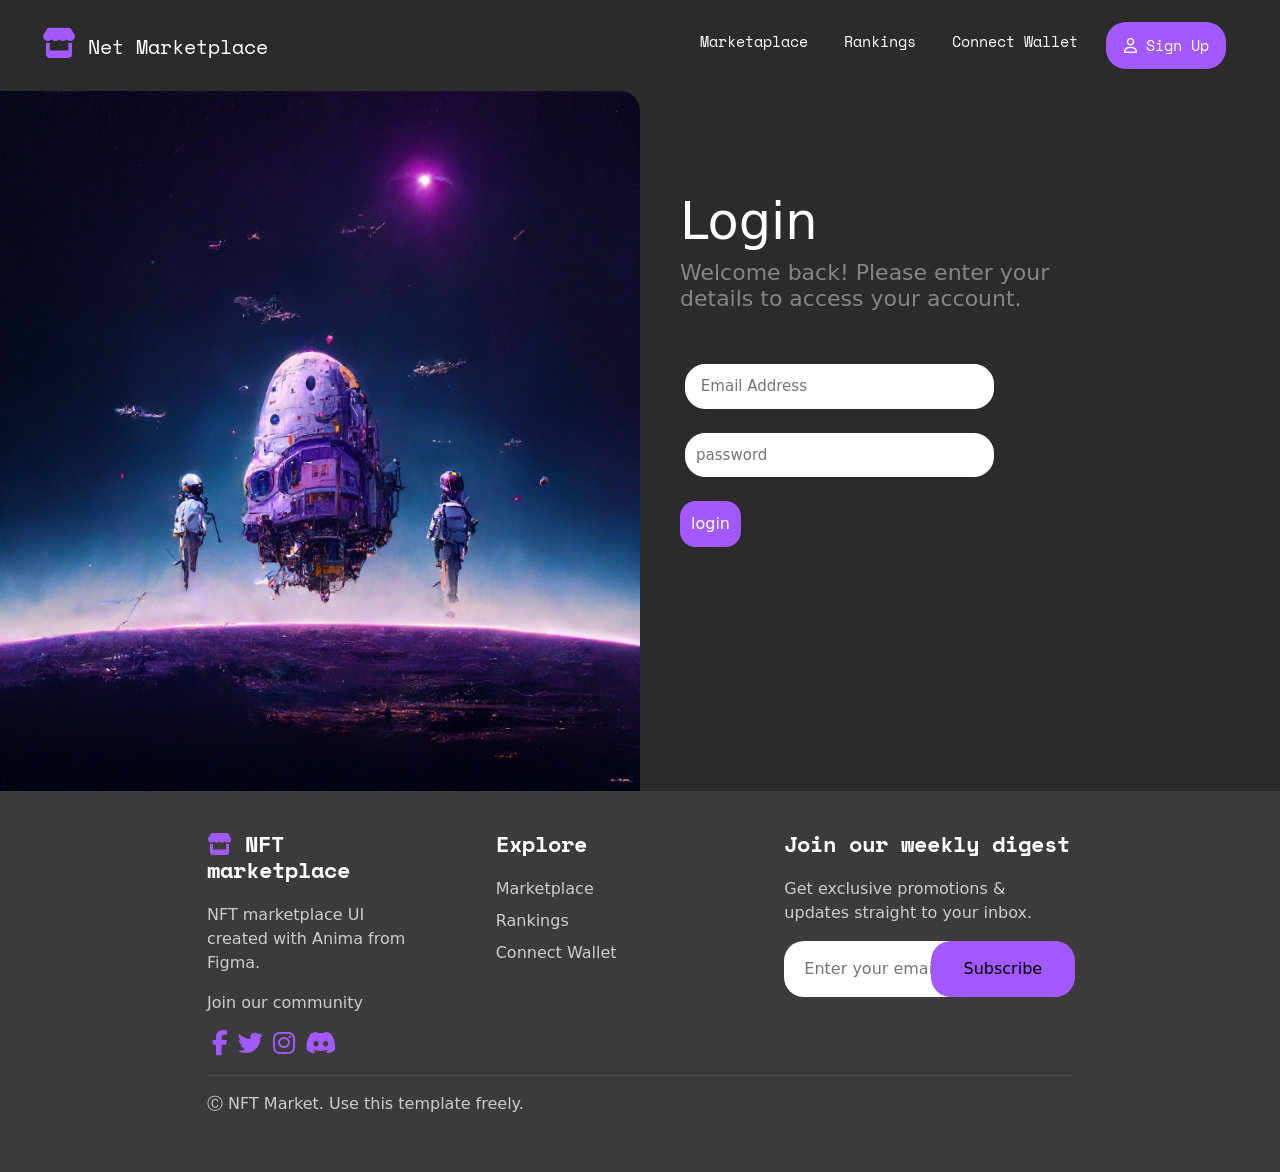
==== login.html @ 849faaeb "Initial commit" ====
<!DOCTYPE html>
<html lang="en">

<head>
    <meta charset="UTF-8">
    <meta name="viewport" content="width=device-width, initial-scale=1.0">
    <title>SIGN UP</title>
    <link rel="stylesheet" href="https://cdnjs.cloudflare.com/ajax/libs/font-awesome/6.7.2/css/all.min.css" />
    <link rel="stylesheet" href="css/bootstrap.min.css">
    <link rel="preconnect" href="https://fonts.googleapis.com">
    <link rel="preconnect" href="https://fonts.gstatic.com" crossorigin>
    <link
        href="https://fonts.googleapis.com/css2?family=Space+Mono:ital,wght@0,400;0,700;1,400;1,700&family=Work+Sans:ital,wght@0,100..900;1,100..900&display=swap"
        rel="stylesheet">
    <link rel="stylesheet" href="css/style.css">
    <link rel="stylesheet" href="css/sign.css">
</head>

<body>
    <nav class="navbar navbar-expand-lg  ">
        <div class="container-fluid text-capitalize">
            <a class="navbar-brand" href="index.html"><i class="fa-solid fa-store"></i> <span>net marketplace</span></a>
            <button class="navbar-toggler" type="button" data-bs-toggle="collapse"
                data-bs-target="#navbarSupportedContent" aria-controls="navbarSupportedContent" aria-expanded="false"
                aria-label="Toggle navigation">
                <span class="navbar-toggler-icon"></span>
            </button>
            <div class="collapse navbar-collapse" id="navbarSupportedContent">
                <ul class="navbar-nav ms-auto mb-2 mb-lg-0">
                    <li class="nav-item">
                        <a class="nav-link" href="marketaplace.html">marketaplace</a>
                    </li>
                    <li class="nav-item">
                        <a class="nav-link" href="rankings.html">rankings</a>
                    </li>
                    <li class="nav-item">
                        <a class="nav-link" href="connect-w.html">connect wallet</a>
                    </li>
                    <li class="nav-item">
                        <a class="nav-link special" href="sign.html"><i class="fa-regular fa-user"></i> sign up</a>
                    </li>
            </div>
        </div>
    </nav>
    <div class="photo d-flex flex-sm-column flex-md-row flex-lg-row ">
        <img class="col-md-6 col-sm-12" src="./img/create-account.png" alt="">
        <div class="sec1 col-md-4 col-sm-12 ">
            <h1 class="text-capitalize">login </h1>
            <h5>Welcome back! Please enter your details to access your account.</h5>
            <div class="sec2">
                <br>
                <label for="email"></label>
                <input type="email" id="email" placeholder=" Email Address">
                <br>
                <br>
                <label for="password"></label>
                <input type="password" id="password " placeholder="password">
                <br>
                <br>
                <button>login </button>
            </div>
        </div>
    </div>
    <footer>
        <div class="container">
            <div class="foot-cont d-flex flex-lg-row justify-content-between align-items-start flex-wrap">
                <div class="nft col-lg-3">
                    <h5><i class="fa-solid fa-store"></i> NFT marketplace </h5>
                    <p>NFT marketplace UI created with Anima from Figma.</p>
                    <p>Join our community</p>
                    <div class="socials">
                        <a href="#"><i class="fa-brands fa-facebook-f"></i></a>
                        <a href="#"><i class="fa-brands fa-twitter"></i></a>
                        <a href="#"><i class="fa-brands fa-instagram"></i></a>
                        <a href="#"><i class="fa-brands fa-discord"></i></a>
                    </div>
                </div>

                <div class="explore col-lg-3">
                    <h5>Explore</h5>
                    <ul class="list-unstyled">
                        <li class="my-2"><a href="#">Marketplace</a></li>
                        <li class="my-2"><a href="#">Rankings</a></li>
                        <li class="my-2"><a href="#">Connect Wallet</a></li>
                    </ul>
                </div>

                <div class="join col-lg-4">
                    <h5>Join our weekly digest</h5>
                    <p>Get exclusive promotions & updates straight to your inbox.</p>
                    <form action="">
                        <input type="email" placeholder="Enter your email" required>
                        <button class="secondary-b " type="submit">Subscribe</button>
                    </form>
                </div>
            </div>
            <hr>
            <p>Ⓒ NFT Market. Use this template freely.</p>
        </div>
    </footer>
    <script src="js/bootstrap.bundle.min.js"></script>
</body>

</html>
---- css/style.css ----
:root{
    --main-font: "Space Mono", monospace;
    --font-2: "Work Sans", sans-serif;
    --background-color: #2B2B2B;
    --box-color: #3B3B3B;
    --text-gray: #858584;
    --text-white: #FFFFFF;
    --purple-color: #A259FF;
}
body{
    background-color: var(--background-color);
    margin: 0;
    padding: 0;
}
body button{
    border: none;
    background-color: transparent;
}
ul{
    list-style: none;
}
a{
    text-decoration: none;
}
h1{
    font-size: 67px;
}
h2{
    font-size: 51px;
}
h3{
    font-size: 38px;
}
h4{
    font-size: 28px;
}
h5{
    font-size: 22px;
}
.navbar{
    padding: 10px 30px 10px 30px ;
    font-family: var(--main-font);
}
.navbar .navbar-brand i{
    font-size: 30px;;
    color: var(--purple-color);
}
.navbar .navbar-brand{
    color: var(--text-white);
}
.navbar-toggler{
    color: var(--text-white);
    border-color: white;
    background-color: white;
}
.navbar ul{
    padding: 2px;
    align-content: center;
}
.navbar ul li a{
    margin: 10px;
    color: var(--text-white);
    border-radius: 10px;
    padding-left: 10px;
    font-size: 15px;
}
.navbar ul li a:hover{
    color :var(--purple-color)
}
.navbar ul li .special{
    padding: 12px 40px 12px 40px;
    width: 120px;
    border-radius: 20px;
    color: white;
    background-color: var(--purple-color);
    text-align: center;
    transition: 0.3s;
}
.navbar ul li .special:hover{
    color: var(--text-white);
    background: linear-gradient(135deg, #A259FF, #FF6250);
    width: 150px;
}
@media (max-width: 768px){
    .navbar{
        padding: 10px 0px 10px 0px ;
    }
    .navbar ul li .special{
        width: 97%;
    }
    .navbar ul li .special:hover{
        width: 97%;
    }
}

/* Footer */

footer{
    background-color: var(--box-color);
    padding: 40px 195px 40px 195px ;

}
footer h5{
    color: var(--text-white);
    font-family: var(--main-font);
    font-weight: 700;
    margin-bottom: 20px;

}
footer h5 i {
    color: var(--purple-color);

}
footer p{
    color: #cccccc;
}
footer .nft a i{
    color: var(--purple-color);
    font-size: 25px;
    margin-left: 5px;
}
footer .explore ul li a{
    color: #cccccc;
}
footer .join form{
    position: relative;
}
footer .join input{
    width: 100%;
    position: relative;
    padding: 16px 0px 16px 20px;
    border-radius: 20px;
    border: none;
    color: black;
}
footer .join button{
    position: absolute;
    right: -2px;
    top: 0px;
    background-color: var(--purple-color);
    height: 100%;
    border-radius: 20px;
    width: 50%;
    transition: 0.5s;
}
footer .join button:hover{
    background: linear-gradient(135deg, #A259FF, #FF6250);
    width: 55%;
}
hr{
    background-color: var(--text-gray);
    height: 1px;
    border: none;
}
@media (max-width: 900px){
    footer{
        padding: 20px 20px 20px 20px ;
    }
    footer .foot-cont{
        display: flex;
        flex-direction: column;
    }
}
---- css/sign.css ----
:root {
  --main-font: "Space Mono", monospace;
  --font-2: "Work Sans", sans-serif;
  --background-color: #2b2b2b;
  --box-color: #3b3b3b;
  --text-gray: #858584;
  --text-white: #ffffff;
  --purple-color: #a259ff;
}
body {
  background-color: var(--background-color);
  margin: 0;
  padding: 0;
}
.photo img {
  height: 700px;
  border-top-right-radius: 20px;
}

.sec1 {
  padding: 100px 0px 0px 40px;
}
.sec1 h1 {
  color: #fff;
  font-size: 51px;
}
.sec1 h5 {
  color: var(--text-gray);
  font-size: 22px;
  padding-bottom: 20px;
}
.sec2 {
  height: 400px;
}
.sec2 input {
  border: 1px solid #fff;
  border-radius: 20px;
  font-size: 15px;
  padding: 10px;
  width: 80%;
}
.sec2 button {
  border: 1px solid #a259ff;
  background-color: #a259ff;
  border-radius: 15px;
  padding: 10px;
  color: #fff;
}
@media (max-width: 700px) {
  .photo {
    display: flex;
    flex-direction: column;
  }
  .photo img {
    height: 400px;
    width: 100%;
  }
  .sec1 {
    text-align: center;
    padding: 0;
  }
  .sec2 {
    text-align: center;
  }
  input {
    width: 100%;
  }
}
.sec2 p {
  color: var(--text-gray);
  margin-top: 20px;

}
.sec2 p a {
  color: var(--purple-color);
}
.sec2 p a:hover{
  text-decoration: underline;
}
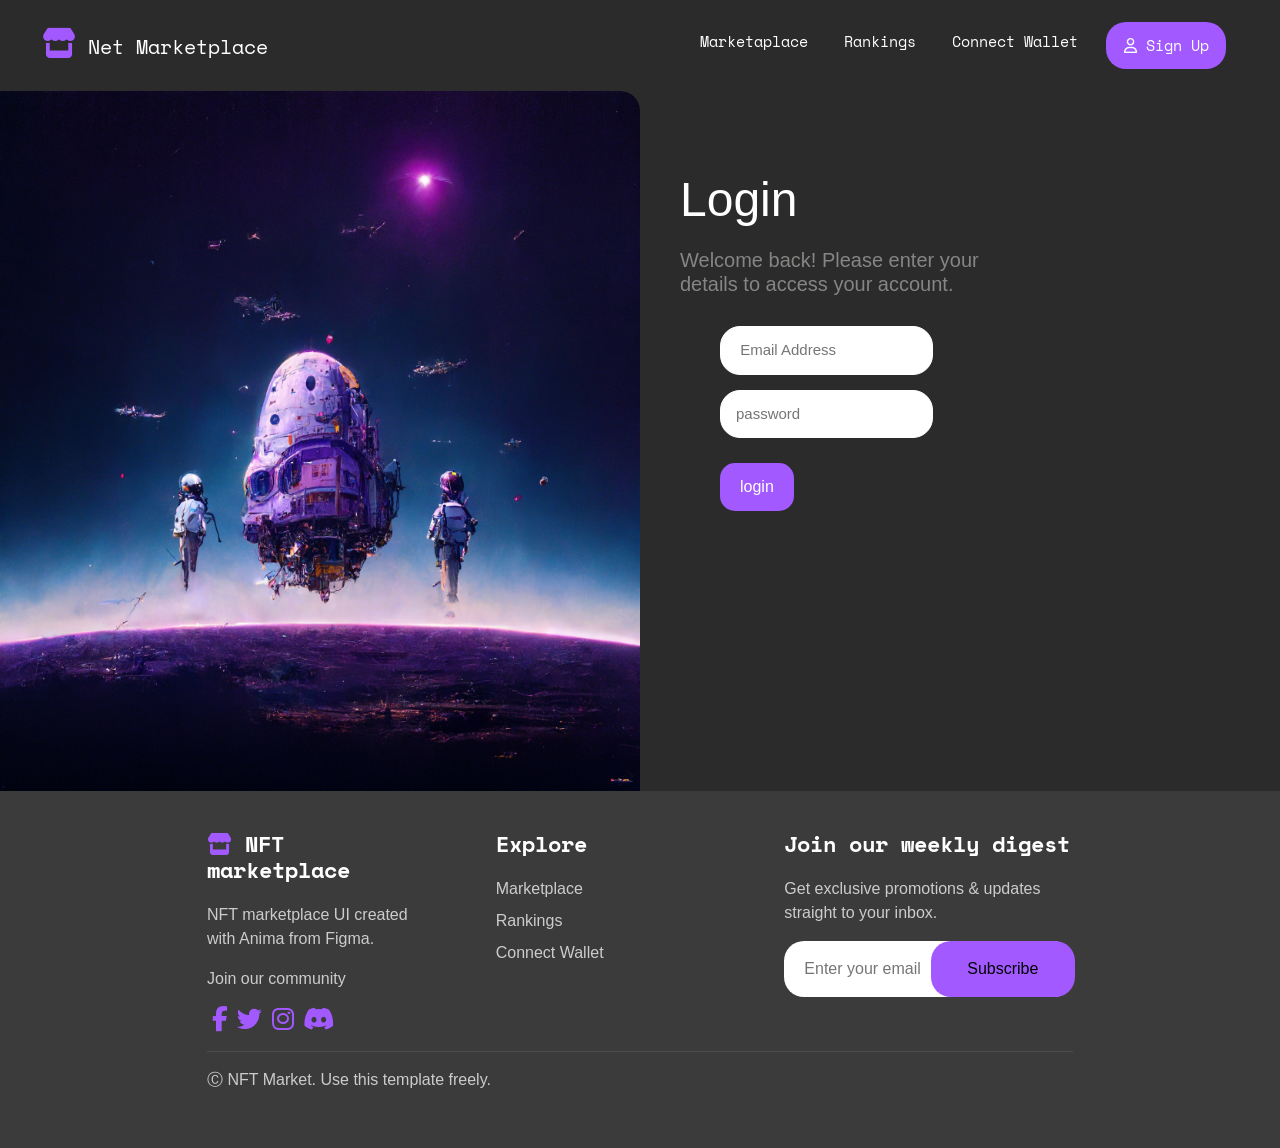
==== commit 7a052093: "login js done" ====
--- a/login.html
+++ b/login.html
@@ -48,16 +48,14 @@
             <h1 class="text-capitalize">login </h1>
             <h5>Welcome back! Please enter your details to access your account.</h5>
             <div class="sec2">
-                <br>
-                <label for="email"></label>
                 <input type="email" id="email" placeholder=" Email Address">
-                <br>
-                <br>
-                <label for="password"></label>
-                <input type="password" id="password " placeholder="password">
-                <br>
-                <br>
-                <button>login </button>
+                <p id="email-error" class="text-danger">Invalid email address.</p>
+                
+                <input type="password" id="password" placeholder="password">
+                <p id="password-error" class="text-danger">Invalid password.</p>
+                <p id="general-error" class="text-danger">Please fill in all fields.</p>
+                <p id="account-t" class="text-success">account is valid</p>
+                <button id="login-btn">login </button>
             </div>
         </div>
     </div>
@@ -99,6 +97,7 @@
         </div>
     </footer>
     <script src="js/bootstrap.bundle.min.js"></script>
+    <script src="js/login.js"></script>
 </body>
 
 </html>
--- a/css/sign.css
+++ b/css/sign.css
@@ -7,73 +7,117 @@
   --text-white: #ffffff;
   --purple-color: #a259ff;
 }
+
+/* Reset */
+*{
+  margin:0;
+  padding:0;
+  box-sizing:border-box;
+}
+
 body {
   background-color: var(--background-color);
-  margin: 0;
-  padding: 0;
+  font-family: var(--font-2);
 }
+
+/* Image */
 .photo img {
   height: 700px;
   border-top-right-radius: 20px;
 }
 
+/* Section 1 */
 .sec1 {
-  padding: 100px 0px 0px 40px;
+  padding: 80px 40px 40px;
 }
+
 .sec1 h1 {
-  color: #fff;
-  font-size: 51px;
+  color: var(--text-white);
+  font-size: 48px;
+  margin-bottom: 20px;
 }
+
 .sec1 h5 {
   color: var(--text-gray);
-  font-size: 22px;
-  padding-bottom: 20px;
+  font-size: 20px;
+  margin-bottom: 30px;
 }
+
+/* Section 2 */
 .sec2 {
-  height: 400px;
+  padding: 0 40px;
 }
+
 .sec2 input {
   border: 1px solid #fff;
   border-radius: 20px;
   font-size: 15px;
-  padding: 10px;
+  padding: 12px 15px;
   width: 80%;
+  margin-bottom: 15px;
 }
+
 .sec2 button {
-  border: 1px solid #a259ff;
-  background-color: #a259ff;
+  border: none;
+  background-color: var(--purple-color);
   border-radius: 15px;
-  padding: 10px;
+  padding: 12px 20px;
   color: #fff;
+  cursor: pointer;
+  margin-top: 10px;
 }
+
+.sec2 .login-message {
+  color: var(--text-gray);
+  margin-top: 20px;
+}
+
+.sec2 .login-message a {
+  color: var(--purple-color);
+}
+
+.sec2 .login-message a:hover{
+  text-decoration: underline;
+}
+
+/* Error */
+.text-danger {
+  color: red;
+  font-size: 14px;
+  display: none;
+}
+.text-success {
+  color: green;
+  font-size: 14px;
+  margin-top: 5px;
+  display: none;
+}
+
+/* Responsive */
 @media (max-width: 700px) {
+
   .photo {
     display: flex;
     flex-direction: column;
   }
+
   .photo img {
     height: 400px;
     width: 100%;
   }
+
   .sec1 {
     text-align: center;
-    padding: 0;
+    padding: 40px 20px;
   }
+
   .sec2 {
     text-align: center;
+    padding: 0 20px;
   }
-  input {
+
+  .sec2 input {
     width: 100%;
   }
-}
-.sec2 p {
-  color: var(--text-gray);
-  margin-top: 20px;
 
-}
-.sec2 p a {
-  color: var(--purple-color);
-}
-.sec2 p a:hover{
-  text-decoration: underline;
 }
